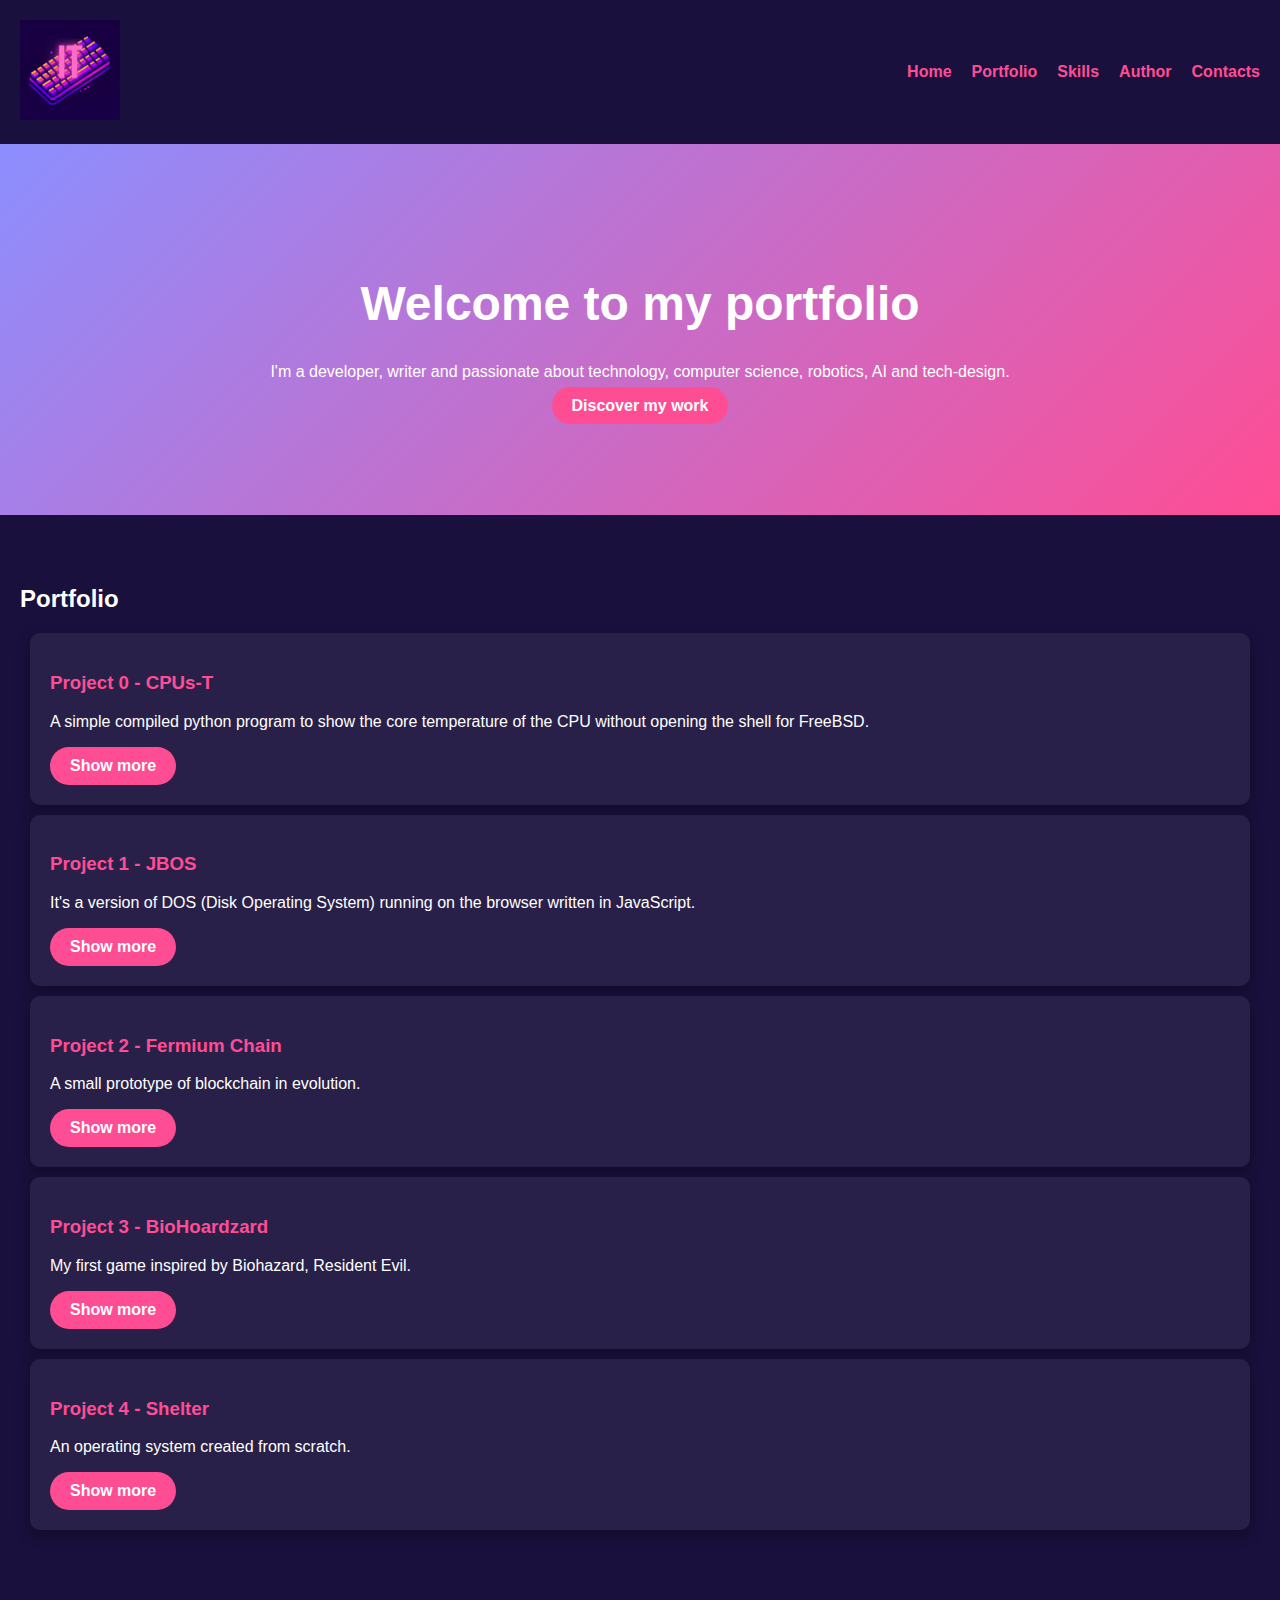
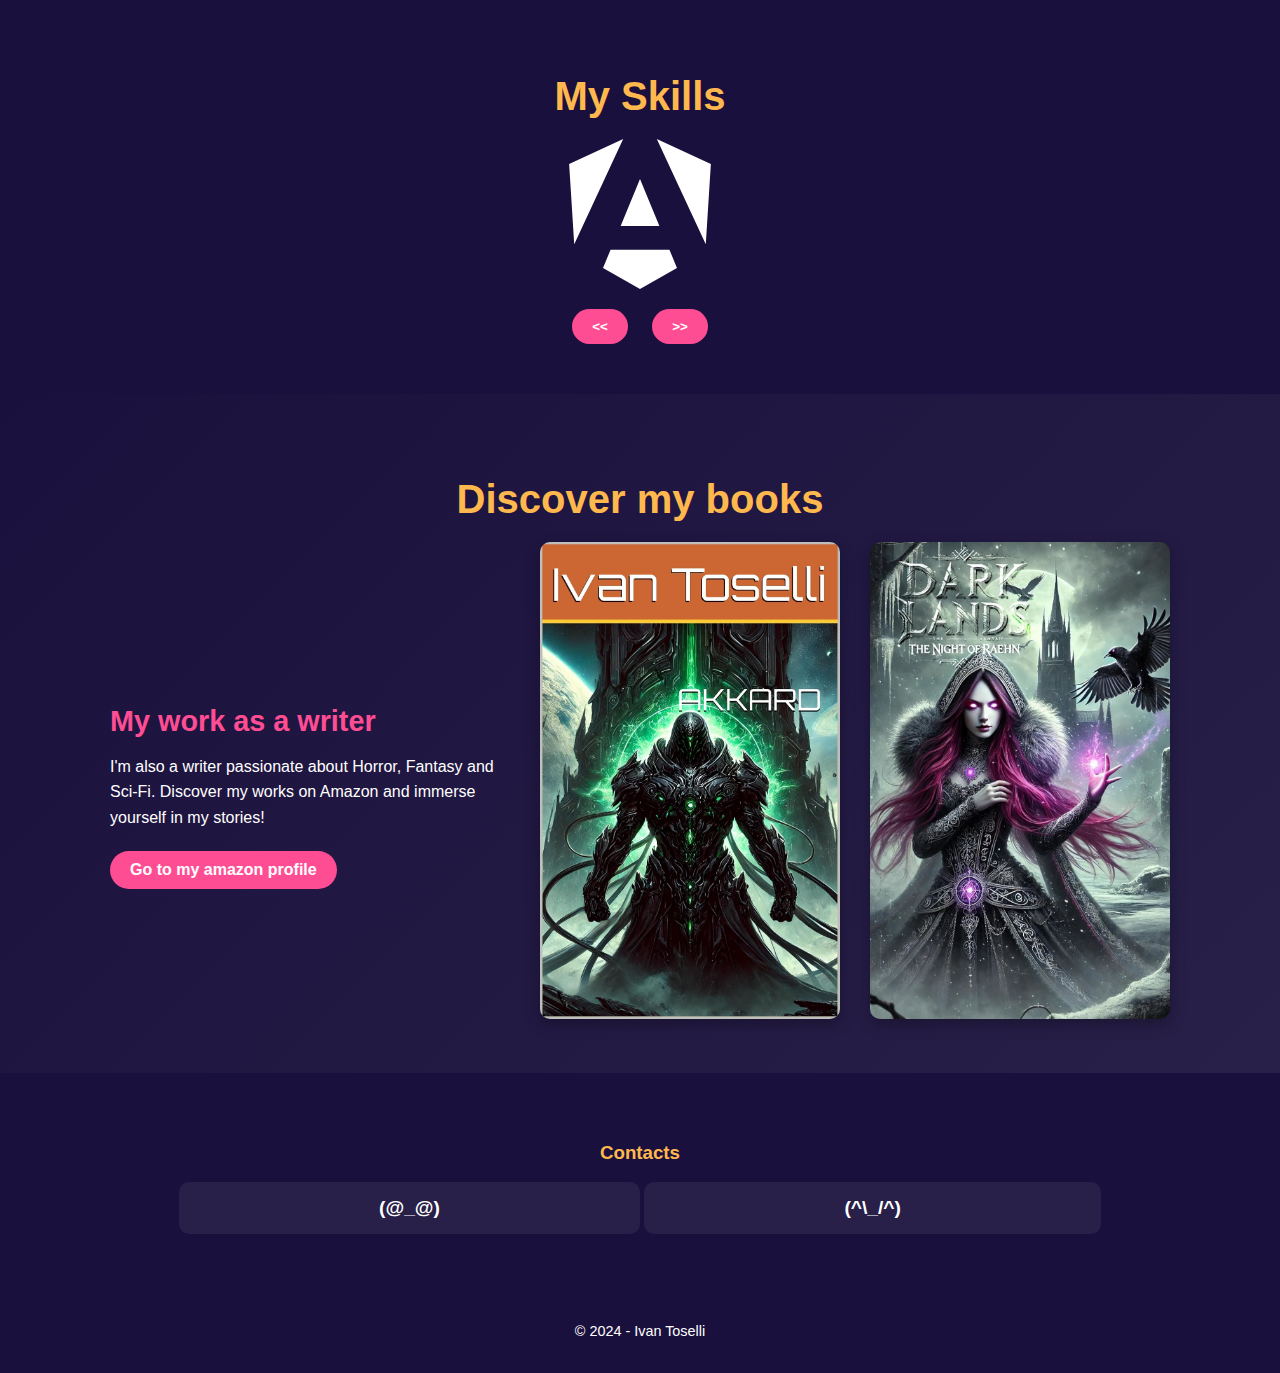
==== index.html @ 14a1c505 "Add files via upload" ====
<!DOCTYPE html>
<html lang="en">
<head>
  <meta charset="UTF-8">
  <meta name="viewport" content="width=device-width, initial-scale=1.0">
  <title>Portfolio | Developer</title>
  <link rel="stylesheet" href="css/styles.css">
</head>
<body>
  <header class="header">
    <div class="logo">
      <img src="assets/logo.gif" alt="Logo" class="logo-img">
    </div>
    <nav class="nav">
      <ul>
        <li><a href="#home">Home</a></li>
        <li><a href="#portfolio">Portfolio</a></li>
        <li><a href="#skills">Skills</a></li>
        <li><a href="#author">Author</a></li>
        <li><a href="#contact">Contacts</a></li>
      </ul>
    </nav>
  </header>

  <main>
    <!-- Hero Section -->
    <section id="home" class="hero">
      <h1>Welcome to my portfolio</h1>
        <p>I'm a developer, writer and passionate about technology, computer science, robotics, AI and tech-design.</p>
      <a href="#portfolio" class="btn">Discover my work</a>
    </section>

    <!-- Portfolio Section -->
    <section id="portfolio" class="portfolio">
      <h2>Portfolio</h2>
      <div class="projects">
        <div class="project-card">
          <h3>Project 0 - CPUs-T </h3>
          <p>A simple compiled python program to show the core temperature of the CPU without opening the shell for FreeBSD.</p>
          <a href="prjs/project0.html" class="btn-project">Show more</a>
        </div>
        <div class="project-card">
          <h3>Project 1 - JBOS </h3>
          <p>It's a version of DOS (Disk Operating System) running on the browser written in JavaScript.</p>
          <a href="prjs/project1.html" class="btn-project">Show more</a>
        </div>
        <div class="project-card">
          <h3>Project 2 - Fermium Chain</h3>
          <p>A small prototype of blockchain in evolution.</p>
          <a href="prjs/project2.html" class="btn-project">Show more</a>
        </div>
        <div class="project-card">
          <h3>Project 3 - BioHoardzard</h3>
          <p>My first game inspired by Biohazard, Resident Evil.</p>
          <a href="prjs/project3.html" class="btn-project">Show more</a>
        </div>
        <div class="project-card">
          <h3>Project 4 - Shelter</h3>
          <p>An operating system created from scratch.</p>
          <a href="prjs/project4.html" class="btn-project">Show more</a>
        </div>
      </div>
    </section>

    <!-- Skills Section -->
    <section id="skills-carousel" class="skills-carousel">
      <h2>My Skills</h2>
      <div class="carousel-container">
        <img src="assets/angular.svg" alt="Angular" class="carousel-image active">
        <img src="assets/c.svg" alt="C" class="carousel-image">
        <img src="assets/canva.svg" alt="Canva" class="carousel-image">
        <img src="assets/cplusplus.svg" alt="C PLUS PLUS" class="carousel-image">
        <img src="assets/css3.svg" alt="CSS 3" class="carousel-image">
        <img src="assets/html5.svg" alt="HTML 5" class="carousel-image">
        <img src="assets/javascript.svg" alt="Javascript" class="carousel-image">
        <img src="assets/linux.svg" alt="Linux" class="carousel-image">
        <img src="assets/nodejs.svg" alt="Node.js" class="carousel-image">
        <img src="assets/react.svg" alt="React" class="carousel-image">
        <img src="assets/rust.svg" alt="Rust" class="carousel-image">
        <img src="assets/solana.svg" alt="Solana" class="carousel-image">
        <img src="assets/tsnode.svg" alt="TypeScript" class="carousel-image">
        <img src="assets/vuejs.svg" alt="Vuejs" class="carousel-image">
        <img src="assets/bsd.svg" alt="Bsd" class="carousel-image">
        <img src="assets/jupyter.svg" alt="Jupiter" class="carousel-image">
        <img src="assets/python.svg" alt="Python" class="carousel-image">
        <img src="assets/arduino.svg" alt="Arduino" class="carousel-image">
        <img src="assets/godotengine.svg" alt="Godot Engine" class="carousel-image">
      </div>
      <div class="carousel-controls">
        <button class="prev-btn"><<</button>
        <button class="next-btn">>></button>
      </div>
    </section>
    

       <!-- Author Section -->
    <section id="author" class="author-section">
      <h2>Discover my books</h2>
      <div class="author-container">
        <div class="author-info">
          <h3>My work as a writer</h3>
          <p>I'm also a writer passionate about Horror, Fantasy and Sci-Fi. Discover my works on Amazon and immerse yourself in my stories!</p>
          <a href="https://www.amazon.com/stores/Ivan-Toselli/author/B0DNXY9774" target="_blank" class="btn-amazon">
            Go to my amazon profile
          </a>
        </div>
        <div class="author-image">
        <a href="https://www.amazon.com/AKKARD-Keys-Yilion-Ivan-Toselli-ebook/dp/B0DNRMXJWQ"><img src="assets/Cover0.jpg" alt="Akkard Cover"></a>  
        </div>
        <div class="author-image">
        <a href="https://www.amazon.com/DARK-LANDS-Night-Ivan-Toselli-ebook/dp/B0DQ9FCPCY"><img src="assets/Cover1.jpg" alt="Dark Lands: The Night of Raehn"></a>  
        </div>
      </div>
    </section>
      
    <!-- Contact Section -->
    <section id="contact" class="contact">
        <h3 class="contacts">Contacts</h3>
        <div class="email-container">
          <span class="email-placeholder">(@_@)</span>
          <span class="email-address"><a href="mailto:ivan.toselli.work@gmail.com">ivan.toselli.work@gmail.com</a></span>
        </div>
        <div class="email-container">
          <span class="email-placeholder">(^\_/^)</span>
          <span class="email-address"><a href="https://github.com/FollowGrayBunny">https://github.com/FollowGrayBunny</a></span>
        </div>
      </section>
  </main>

  <footer class="footer">
    <p>&copy; 2024 - Ivan Toselli</p>
  </footer>

  <script src="js/script.js"></script>
</body>
</html>
---- css/styles.css ----
/* Base Styles */
body {
    margin: 0;
    font-family: 'Poppins', sans-serif;
    background: #1A103D;
    color: #fff;
    overflow-x: hidden;
  }
  
  header {
    display: flex;
    justify-content: space-between;
    align-items: center;
    padding: 20px;
    background: #1A103D;
  }
  
  .logo-img {
    height: 100px;
  }
  
  .nav ul {
    list-style: none;
    display: flex;
    gap: 20px;
  }
  
  .nav a {
    text-decoration: none;
    color: #FF4D94;
    font-weight: bold;
    transition: color 0.3s;
  }
  
  .nav a:hover {
    color: #FFB84D;
  }
  
  /* Hero Section */
  .hero {
    text-align: center;
    padding: 100px 20px;
    background: linear-gradient(135deg, #8C8EFF, #FF4D94);
  }
  
  .hero h1 {
    font-size: 3rem;
  }
  
  .hero .btn {
    background: #FF4D94;
    padding: 10px 20px;
    border: none;
    border-radius: 25px;
    color: #fff;
    text-decoration: none;
    font-weight: bold;
    transition: background 0.3s;
  }
  
  .hero .btn:hover {
    background: #FFB84D;
  }
  
  /* Portfolio Section */
  .portfolio {
    padding: 50px 20px;
  }
  
  .project-card {
    background: #282048;
    padding: 20px;
    margin: 10px;
    border-radius: 10px;
    box-shadow: 0 5px 15px rgba(0, 0, 0, 0.3);
  }
  
  .project-card h3 {
    color: #FF4D94;
  }
 
  .btn-project {
    display: inline-block;
    background: #FF4D94;
    color: #fff;
    text-decoration: none;
    padding: 10px 20px;
    border-radius: 25px;
    font-weight: bold;
    transition: background 0.3s;
  }
  
  
 /* Carousel delle Skills */
.skills-carousel {
  text-align: center;
  padding: 50px 20px;
  background: #1A103D;
  color: #FFB84D;
}

.skills-carousel h2 {
  font-size: 2.5rem;
  margin-bottom: 20px;
}

.carousel-container {
  position: relative;
  width: 150px; /* Dimensione del logo */
  height: 150px;
  margin: 0 auto;
  overflow: hidden;
}

.carousel-image {
  position: absolute;
  top: 0;
  left: 0;
  width: 100%;
  height: 100%;
  opacity: 0;
  transition: opacity 0.5s ease;
  filter: invert(100%);
}

.carousel-image.active {
  opacity: 1;
}

.carousel-controls {
  margin-top: 20px;
}

.carousel-controls button {
  background: #FF4D94;
  color: #fff;
  border: none;
  padding: 10px 20px;
  margin: 0 10px;
  border-radius: 25px;
  cursor: pointer;
  font-weight: bold;
  transition: background 0.3s;
}

.carousel-controls button:hover {
  background: #FFB84D;
}

/* Author Section */
.author-section {
  padding: 50px 20px;
  text-align: center;
  background: linear-gradient(135deg, #1A103D, #282048);
  color: #fff;
}

.author-section h2 {
  font-size: 2.5rem;
  color: #FFB84D;
  margin-bottom: 20px;
}

.author-container {
  display: flex;
  flex-wrap: wrap;
  justify-content: center;
  align-items: center;
  gap: 30px;
}

.author-info {
  flex: 1;
  max-width: 400px;
  text-align: left;
}

.author-info h3 {
  font-size: 1.8rem;
  margin-bottom: 15px;
  color: #FF4D94;
}

.author-info p {
  font-size: 1rem;
  margin-bottom: 20px;
  line-height: 1.6;
}

.btn-amazon {
  display: inline-block;
  background: #FF4D94;
  color: #fff;
  text-decoration: none;
  padding: 10px 20px;
  border-radius: 25px;
  font-weight: bold;
  transition: background 0.3s;
}

.btn-amazon:hover {
  background: #FFB84D;
}

.author-image {
  flex: 1;
  max-width: 300px;
}

.author-image img {
  width: 100%;
  border-radius: 10px;
  box-shadow: 0 5px 15px rgba(0, 0, 0, 0.3);
}


/* Contact Section*/
.contacts h3{
  font-size: 4.5rem;
  margin-bottom: 20px;
}

/* Contacts - General */
.contact {
  text-align: center;
  padding: 50px 20px;
  color: #FFB84D;
}

.contact h2 {
  font-size: 1rem;
  margin-bottom: 20px;
}

/* Email Container*/
.email-container {
  display: inline-block;
  padding: 15px 200px;
  background: #282048;
  border-radius: 10px;
  color: #fff;
  font-size: 1.2rem;
  font-weight: bold;
  position: relative;
  cursor: pointer;
  overflow: hidden;
  transition: background 0.3s;
}

.email-container:hover {
  background: #FF4D94; /* Change Bg coloro when mouse hover */
}

/* Placeholder visibile */
.email-placeholder {
  opacity: 1;
  transition: opacity 0.3s;
}


/* Hiding Email */
.email-address {
  position: absolute;
  top: 50%;
  left: 50%;
  transform: translate(-50%, -50%);
  opacity: 0;
  white-space: nowrap;
  transition: opacity 0.3s;
}

/* Mostra l'indirizzo email al passaggio del mouse */
.email-container:hover .email-placeholder {
  opacity: 0; /* Nasconde il placeholder */
}

.email-container:hover .email-address {
  opacity: 1; /* Mostra l'email */
}

/* Footer */
.footer {
  text-align: center;
  padding: 20px;
  background: #1A103D;
  color: #fff;
  font-size: 0.9rem;
}

/*---------------------------------- Other Pages-------------------------------------*/

/* Project Page */
.project-page {
  text-align: center;
  padding: 50px 20px;
  color: #fff;
}

.project-page h1 {
  font-size: 2.5rem;
  margin-bottom: 20px;
  color: #FF4D94;
}

.project-page p {
  font-size: 1.1rem;
  margin-bottom: 30px;
}

.project-image img {
  width: 80%;
  max-width: 300px;
  border-radius: 10px;
  box-shadow: 0 5px 15px rgba(0, 0, 0, 0.3);
}


.project-tech {
  margin-top: 20px;
}

.project-tech h3 {
  color: #FFB84D;
}

.project-tech ul {
  list-style: none;
  padding: 0;
}

.project-tech li {
  background: #282048;
  display: inline-block;
  padding: 5px 15px;
  margin: 5px;
  border-radius: 25px;
  font-size: 0.9rem;
  color: #fff;
}

.back-btn {
  display: inline-block;
  background: #FF4D94;
  color: #fff;
  text-decoration: none;
  padding: 10px 20px;
  margin: 10px 0;
  border-radius: 25px;
  font-weight: bold;
  transition: background 0.3s;
}

.back-btn:hover {
  background: #FFB84D;
}
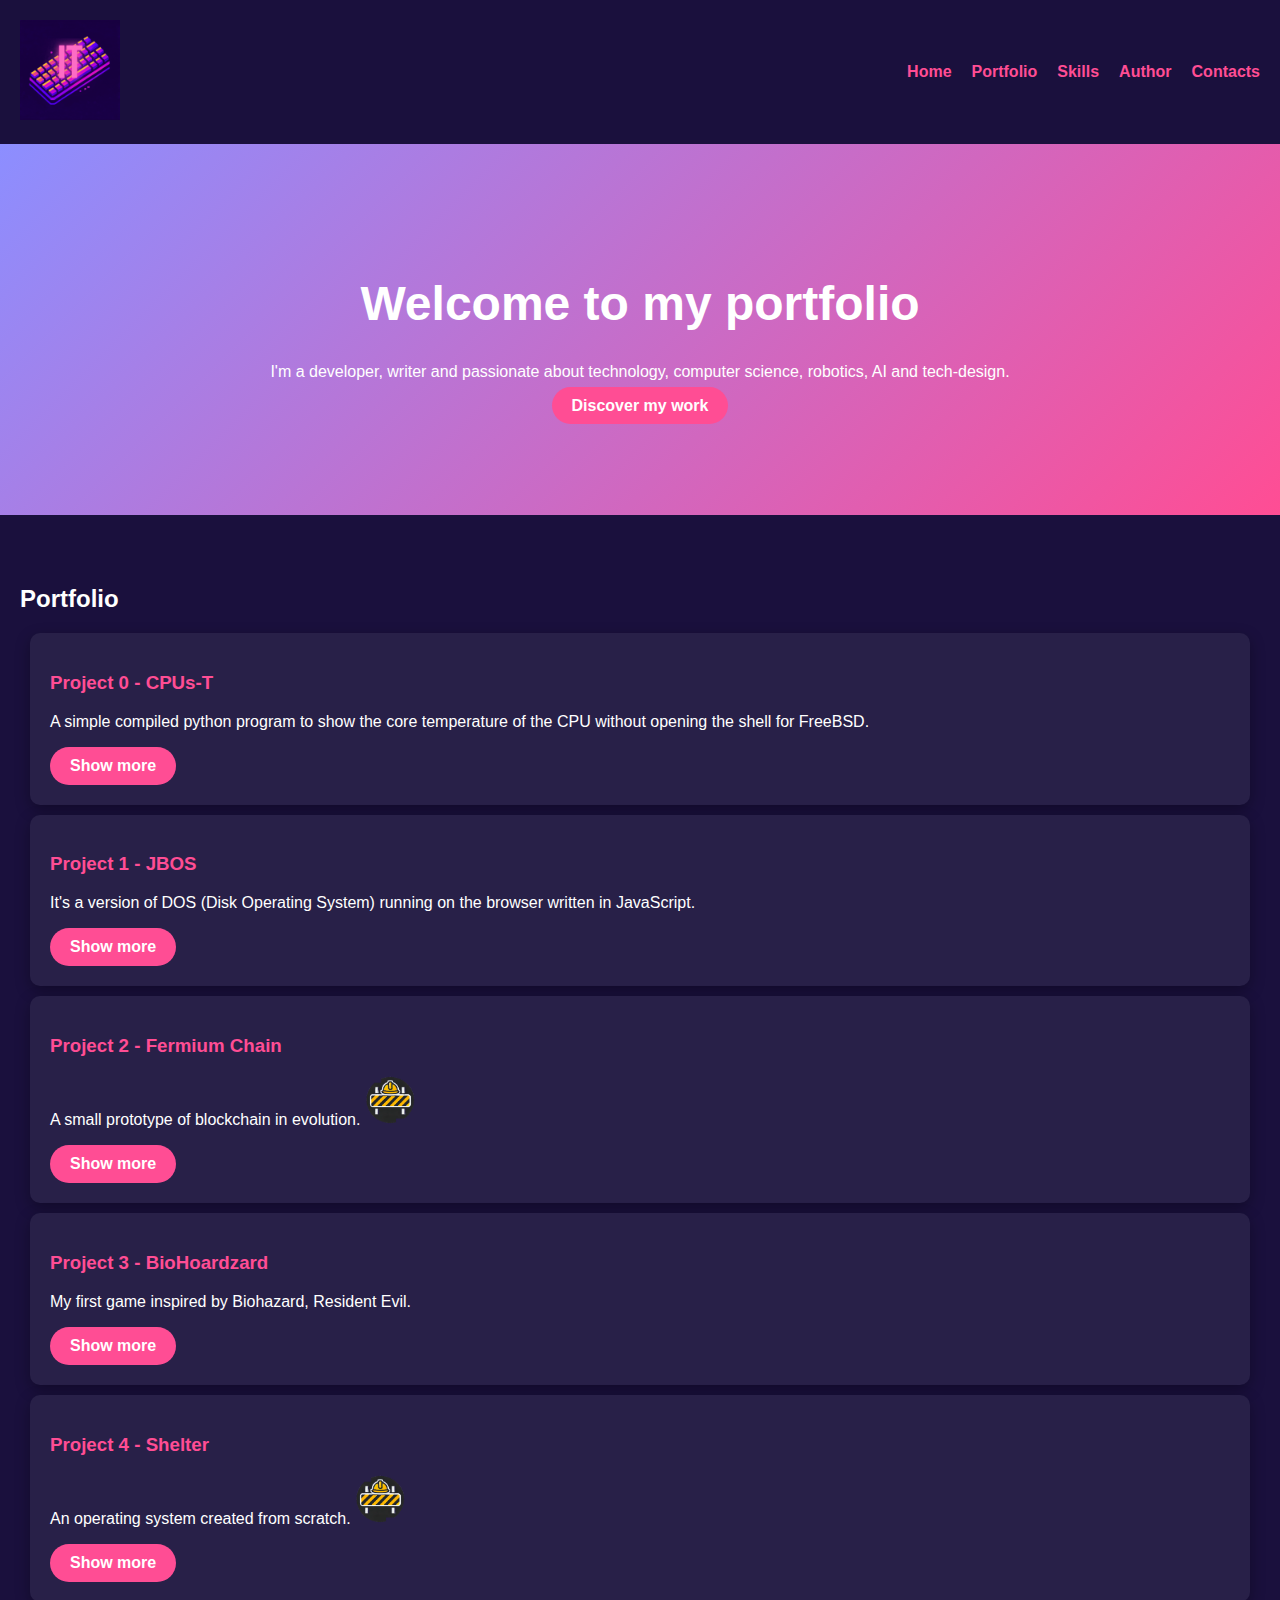
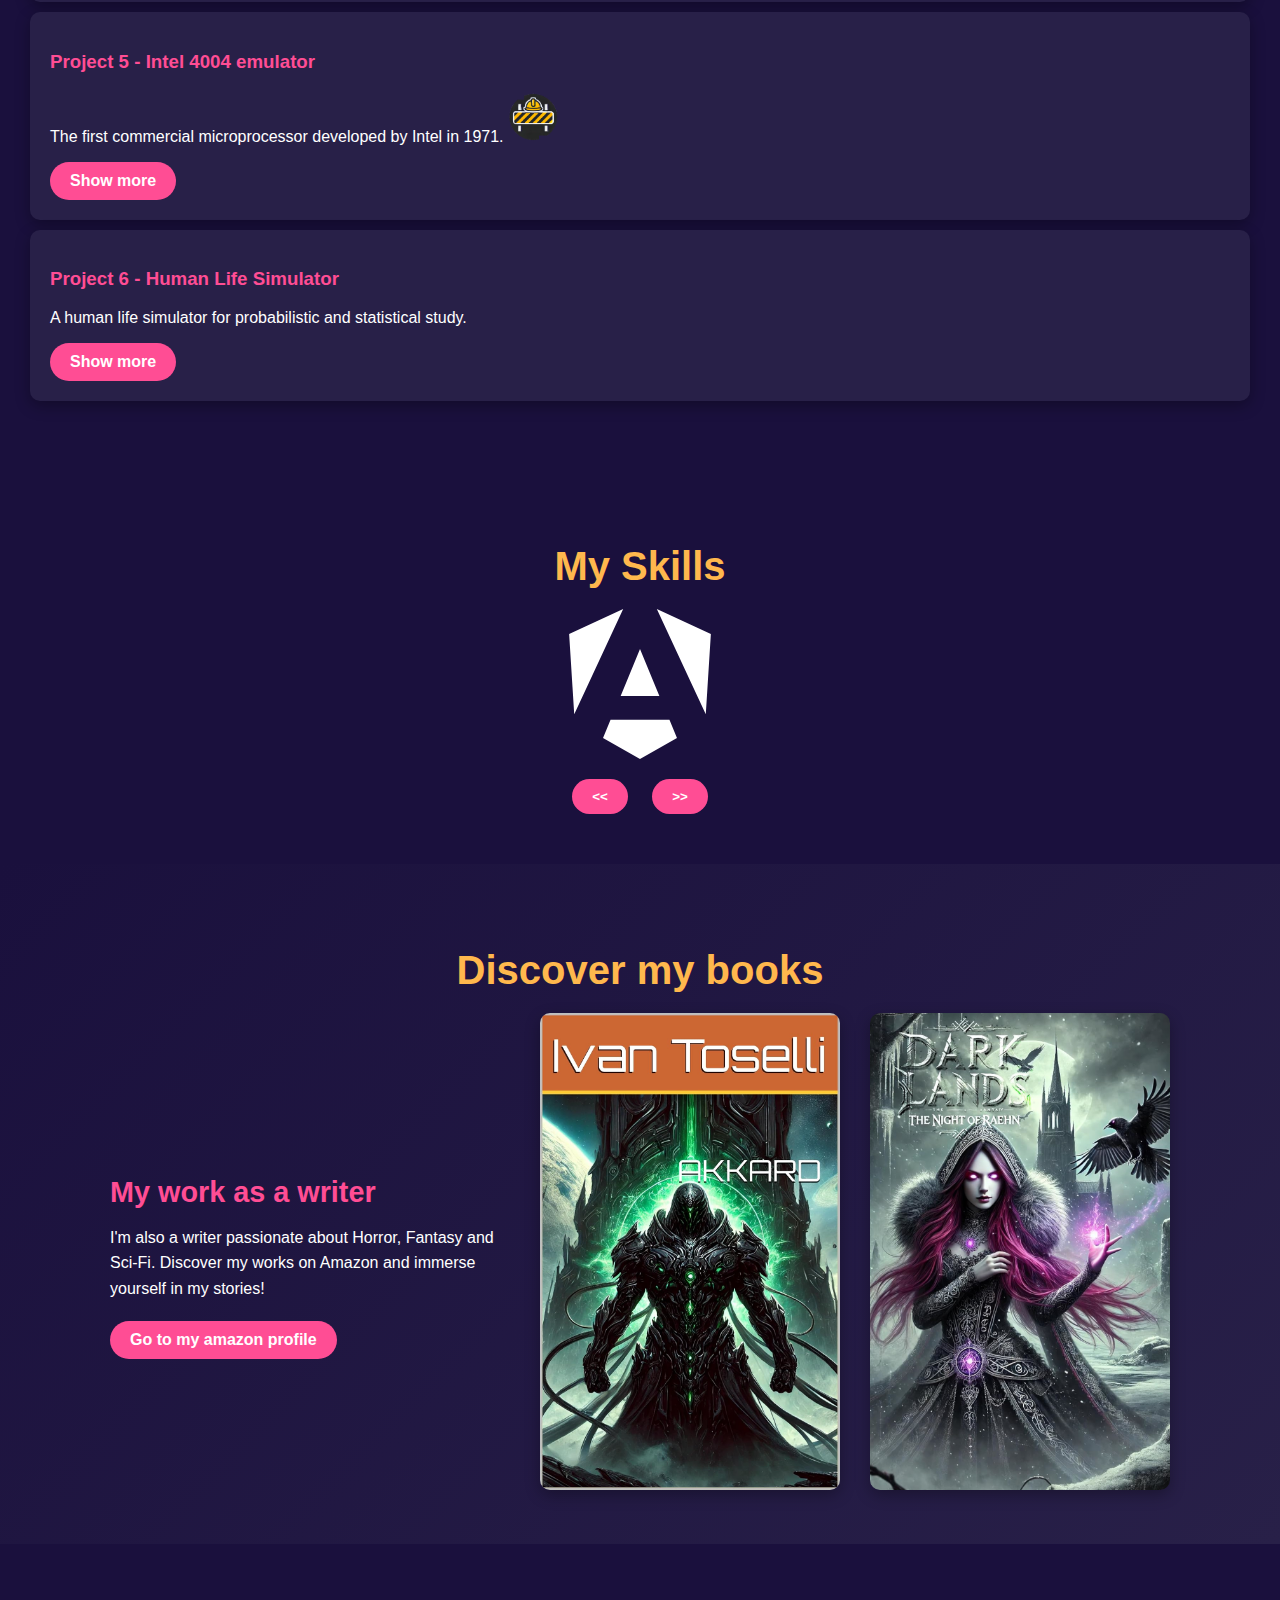
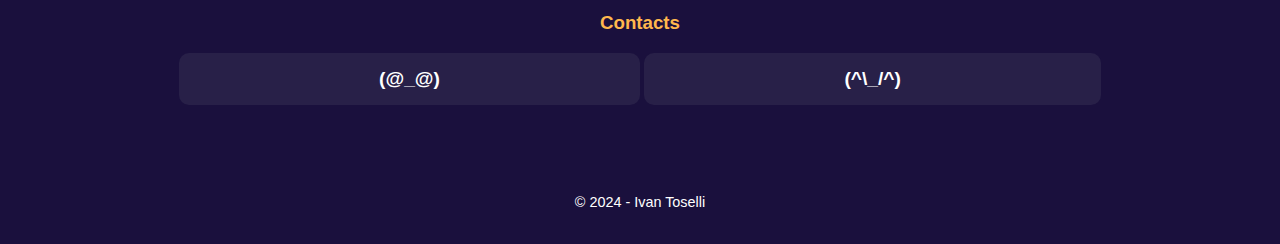
==== commit 6c9131c2: "Add files via upload" ====
--- a/index.html
+++ b/index.html
@@ -46,7 +46,7 @@
         </div>
         <div class="project-card">
           <h3>Project 2 - Fermium Chain</h3>
-          <p>A small prototype of blockchain in evolution.</p>
+          <p>A small prototype of blockchain in evolution. <img src="assets/underc.png" alt=""></p>
           <a href="prjs/project2.html" class="btn-project">Show more</a>
         </div>
         <div class="project-card">
@@ -56,8 +56,18 @@
         </div>
         <div class="project-card">
           <h3>Project 4 - Shelter</h3>
-          <p>An operating system created from scratch.</p>
+          <p>An operating system created from scratch. <img src="assets/underc.png" alt=""></p>
           <a href="prjs/project4.html" class="btn-project">Show more</a>
+        </div>
+        <div class="project-card">
+          <h3>Project 5 - Intel 4004 emulator</h3>
+          <p>The first commercial microprocessor developed by Intel in 1971. <img src="assets/underc.png" alt=""></p>
+          <a href="prjs/project5.html" class="btn-project">Show more</a>
+        </div>
+        <div class="project-card">
+          <h3>Project 6 - Human Life Simulator</h3>
+          <p>A human life simulator for probabilistic and statistical study.</p>
+          <a href="prjs/project6.html" class="btn-project">Show more</a>
         </div>
       </div>
     </section>
--- a/css/styles.css
+++ b/css/styles.css
@@ -13,6 +13,11 @@
     align-items: center;
     padding: 20px;
     background: #1A103D;
+  }
+  
+  p img {
+    width: 50px;
+    height: 50px;
   }
   
   .logo-img {
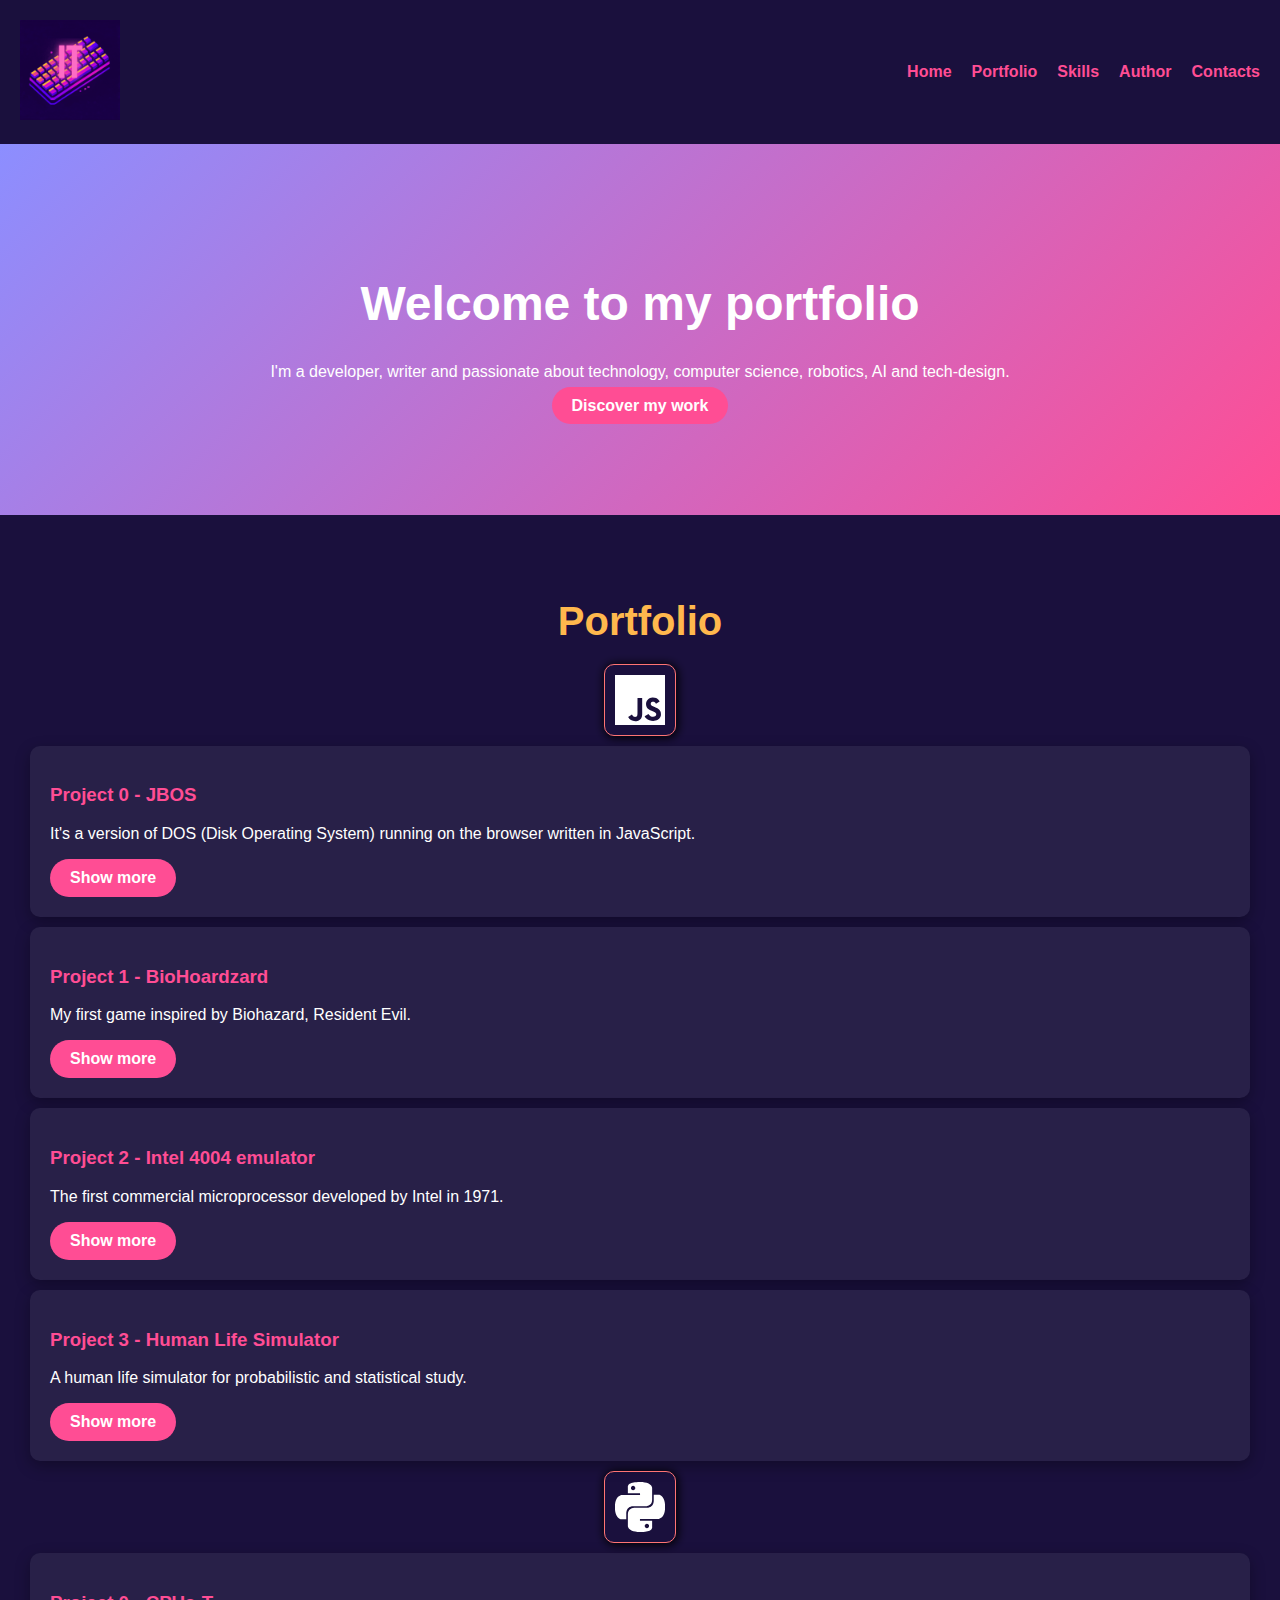
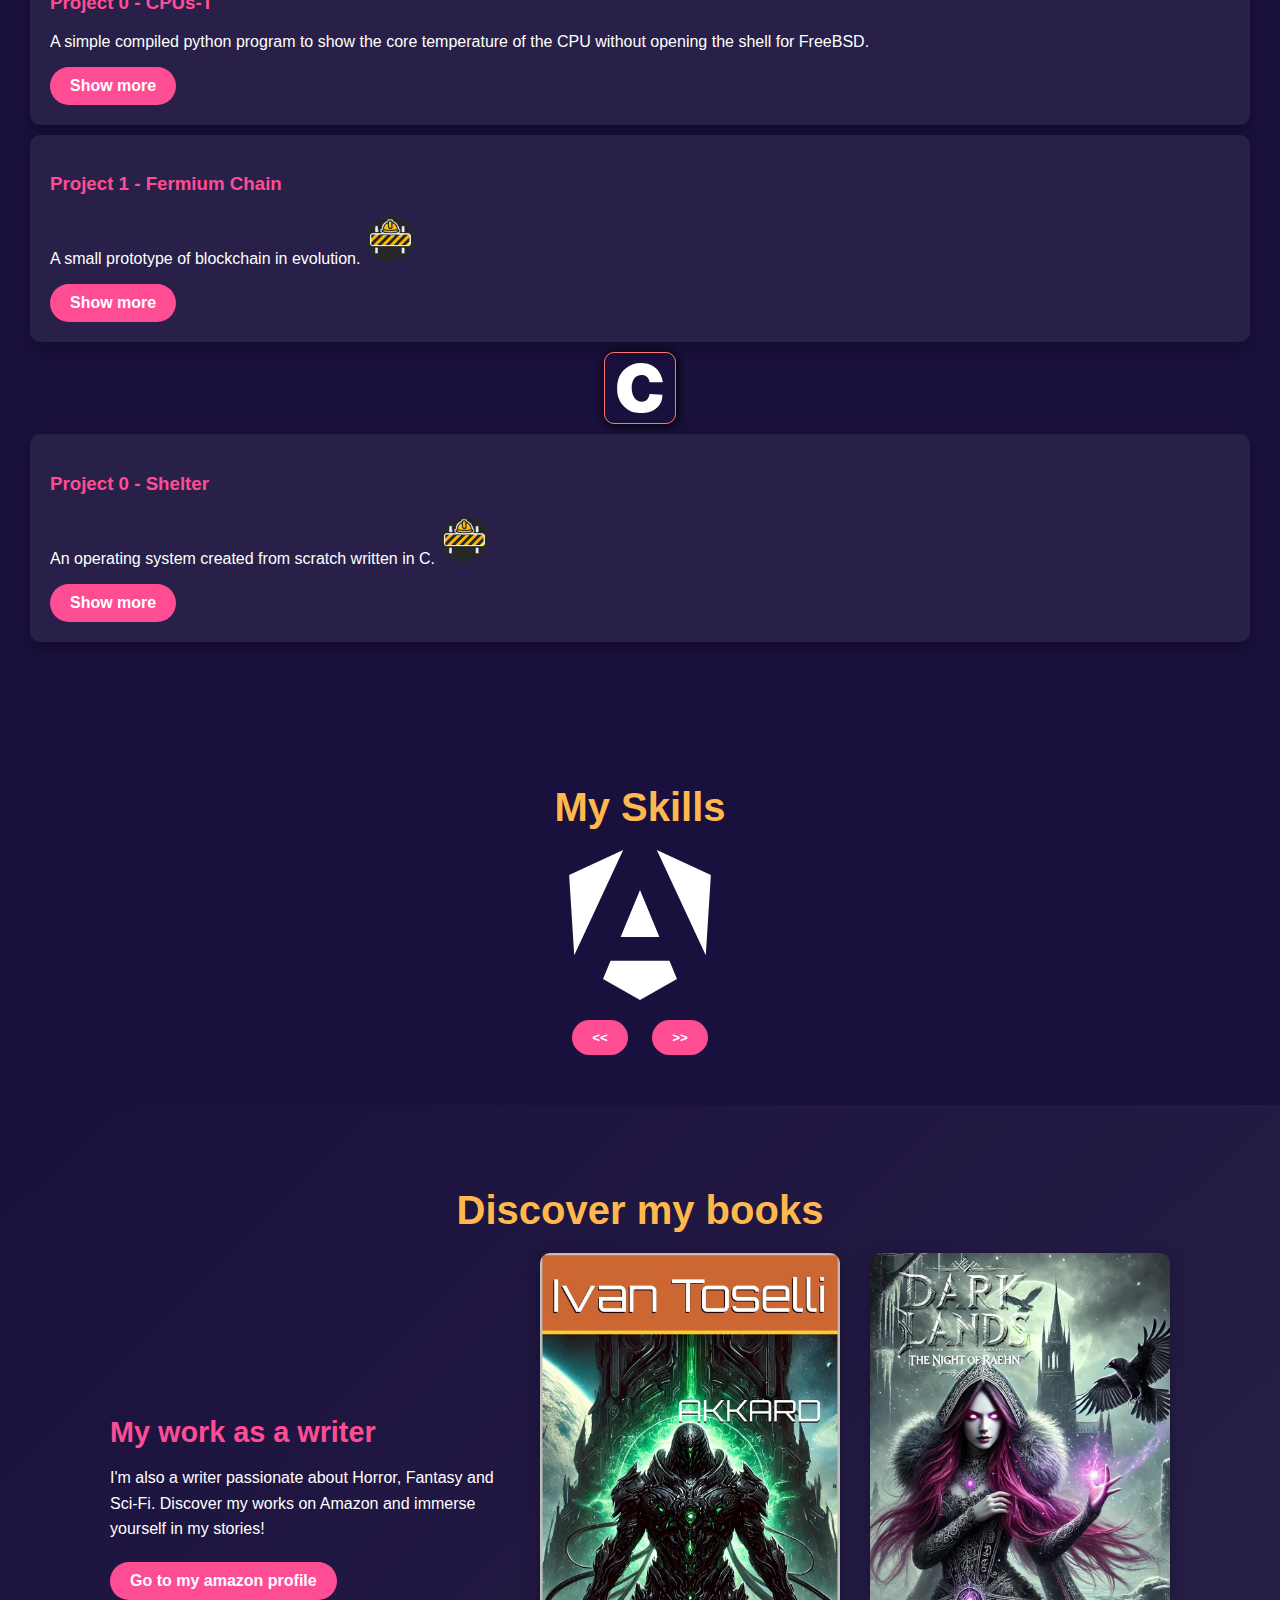
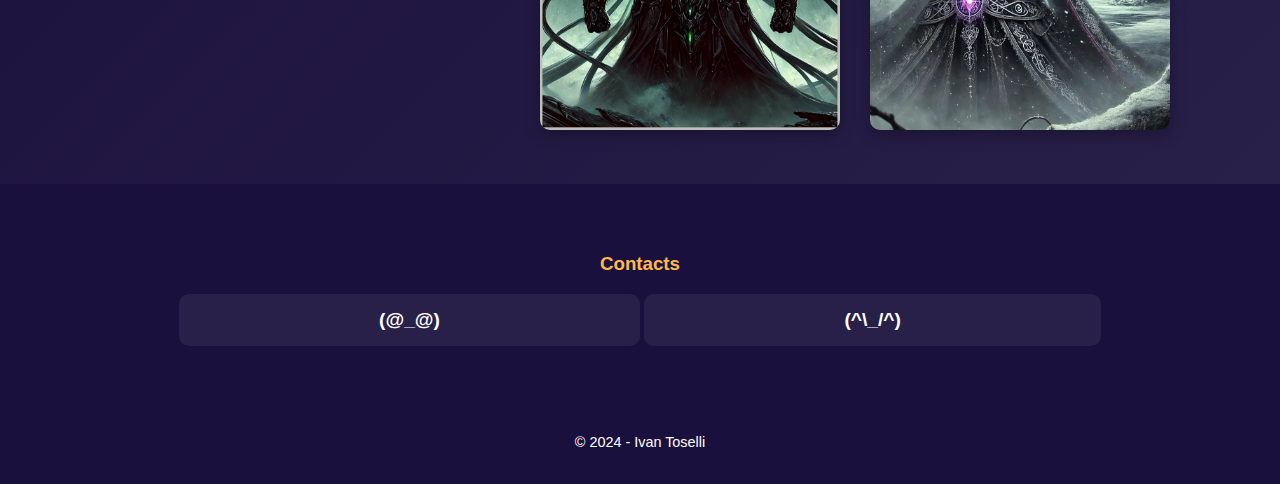
==== commit 6635ebcd: "Add files via upload" ====
--- a/index.html
+++ b/index.html
@@ -30,48 +30,72 @@
       <a href="#portfolio" class="btn">Discover my work</a>
     </section>
 
-    <!-- Portfolio Section -->
     <section id="portfolio" class="portfolio">
       <h2>Portfolio</h2>
-      <div class="projects">
-        <div class="project-card">
-          <h3>Project 0 - CPUs-T </h3>
-          <p>A simple compiled python program to show the core temperature of the CPU without opening the shell for FreeBSD.</p>
-          <a href="prjs/project0.html" class="btn-project">Show more</a>
+      
+      <!-- Categoria: JavaScript -->
+      <div class="project-category">
+        <div class="project-lang-image-container">
+          <img src="assets/javascript.svg" alt="JavaScript Logo" class="project-lang-image">
         </div>
-        <div class="project-card">
-          <h3>Project 1 - JBOS </h3>
-          <p>It's a version of DOS (Disk Operating System) running on the browser written in JavaScript.</p>
-          <a href="prjs/project1.html" class="btn-project">Show more</a>
+        <div class="projects">
+          <div class="project-card">
+            <h3>Project 0 - JBOS </h3>
+            <p>It's a version of DOS (Disk Operating System) running on the browser written in JavaScript.</p>
+            <a href="prjs/javascript/projectJS0.html" class="btn-project">Show more</a>
+          </div>
+          <div class="project-card">
+            <h3>Project 1 - BioHoardzard</h3>
+            <p>My first game inspired by Biohazard, Resident Evil.</p>
+            <a href="prjs/javascript/projectJS1.html" class="btn-project">Show more</a>
+          </div>
+          <div class="project-card">
+            <h3>Project 2 - Intel 4004 emulator</h3>
+            <p>The first commercial microprocessor developed by Intel in 1971.</p>
+            <a href="prjs/javascript/projectJS2.html" class="btn-project">Show more</a>
+          </div>
+          <div class="project-card">
+            <h3>Project 3 - Human Life Simulator</h3>
+            <p>A human life simulator for probabilistic and statistical study.</p>
+            <a href="prjs/javascript/projectJS3.html" class="btn-project">Show more</a>
+          </div>
         </div>
-        <div class="project-card">
-          <h3>Project 2 - Fermium Chain</h3>
-          <p>A small prototype of blockchain in evolution. <img src="assets/underc.png" alt=""></p>
-          <a href="prjs/project2.html" class="btn-project">Show more</a>
+      </div>
+    
+      <!-- Categoria: Python -->
+      <div class="project-category">
+        <div class="project-lang-image-container">
+          <img src="assets/python.svg" alt="Python Logo" class="project-lang-image">
         </div>
-        <div class="project-card">
-          <h3>Project 3 - BioHoardzard</h3>
-          <p>My first game inspired by Biohazard, Resident Evil.</p>
-          <a href="prjs/project3.html" class="btn-project">Show more</a>
+        <div class="projects">
+          <div class="project-card">
+            <h3>Project 0 - CPUs-T </h3>
+            <p>A simple compiled python program to show the core temperature of the CPU without opening the shell for FreeBSD.</p>
+            <a href="prjs/python/projectPY0.html" class="btn-project">Show more</a>
+          </div>
+          <div class="project-card">
+            <h3>Project 1 - Fermium Chain</h3>
+            <p>A small prototype of blockchain in evolution. <img src="assets/underc.png" alt=""></p>
+            <a href="prjs/python/projectPY1.html" class="btn-project">Show more</a>
+          </div>
         </div>
-        <div class="project-card">
-          <h3>Project 4 - Shelter</h3>
-          <p>An operating system created from scratch. <img src="assets/underc.png" alt=""></p>
-          <a href="prjs/project4.html" class="btn-project">Show more</a>
+      </div>
+    
+      <!-- Categoria: C -->
+      <div class="project-category">
+        <div class="project-lang-image-container">
+          <img src="assets/c.svg" alt="C Language Logo" class="project-lang-image">
         </div>
-        <div class="project-card">
-          <h3>Project 5 - Intel 4004 emulator</h3>
-          <p>The first commercial microprocessor developed by Intel in 1971. <img src="assets/underc.png" alt=""></p>
-          <a href="prjs/project5.html" class="btn-project">Show more</a>
-        </div>
-        <div class="project-card">
-          <h3>Project 6 - Human Life Simulator</h3>
-          <p>A human life simulator for probabilistic and statistical study.</p>
-          <a href="prjs/project6.html" class="btn-project">Show more</a>
+        <div class="projects">
+          <div class="project-card">
+            <h3>Project 0 - Shelter</h3>
+            <p>An operating system created from scratch written in C. <img src="assets/underc.png" alt=""></p>
+            <a href="prjs/C/projectC0.html" class="btn-project">Show more</a>
+          </div>
         </div>
       </div>
     </section>
-
+    
     <!-- Skills Section -->
     <section id="skills-carousel" class="skills-carousel">
       <h2>My Skills</h2>
@@ -95,6 +119,8 @@
         <img src="assets/python.svg" alt="Python" class="carousel-image">
         <img src="assets/arduino.svg" alt="Arduino" class="carousel-image">
         <img src="assets/godotengine.svg" alt="Godot Engine" class="carousel-image">
+        <img src="assets/go.svg" alt="Go Programming Language" class="carousel-image">
+        <img src="assets/java.svg" alt="Java" class="carousel-image">
       </div>
       <div class="carousel-controls">
         <button class="prev-btn"><<</button>
--- a/css/styles.css
+++ b/css/styles.css
@@ -95,6 +95,30 @@
     transition: background 0.3s;
   }
   
+
+  .project-lang-image-container{
+    display: flex;
+    justify-content: center;
+  }
+
+  .project-lang-image {
+    filter: invert(100%);
+    width: 50px;
+    height: 50px;
+    padding: 10px 10px;
+    border: 1px solid darkcyan;
+    border-radius: 10px;
+    box-shadow: 1px 1px 10px 1px;
+  }
+
+  .portfolio h2 {
+    text-align: center;
+    font-size: 2.5rem;
+    color: #FFB84D;
+    margin-bottom: 20px;
+  }
+
+  
   
  /* Carousel delle Skills */
 .skills-carousel {
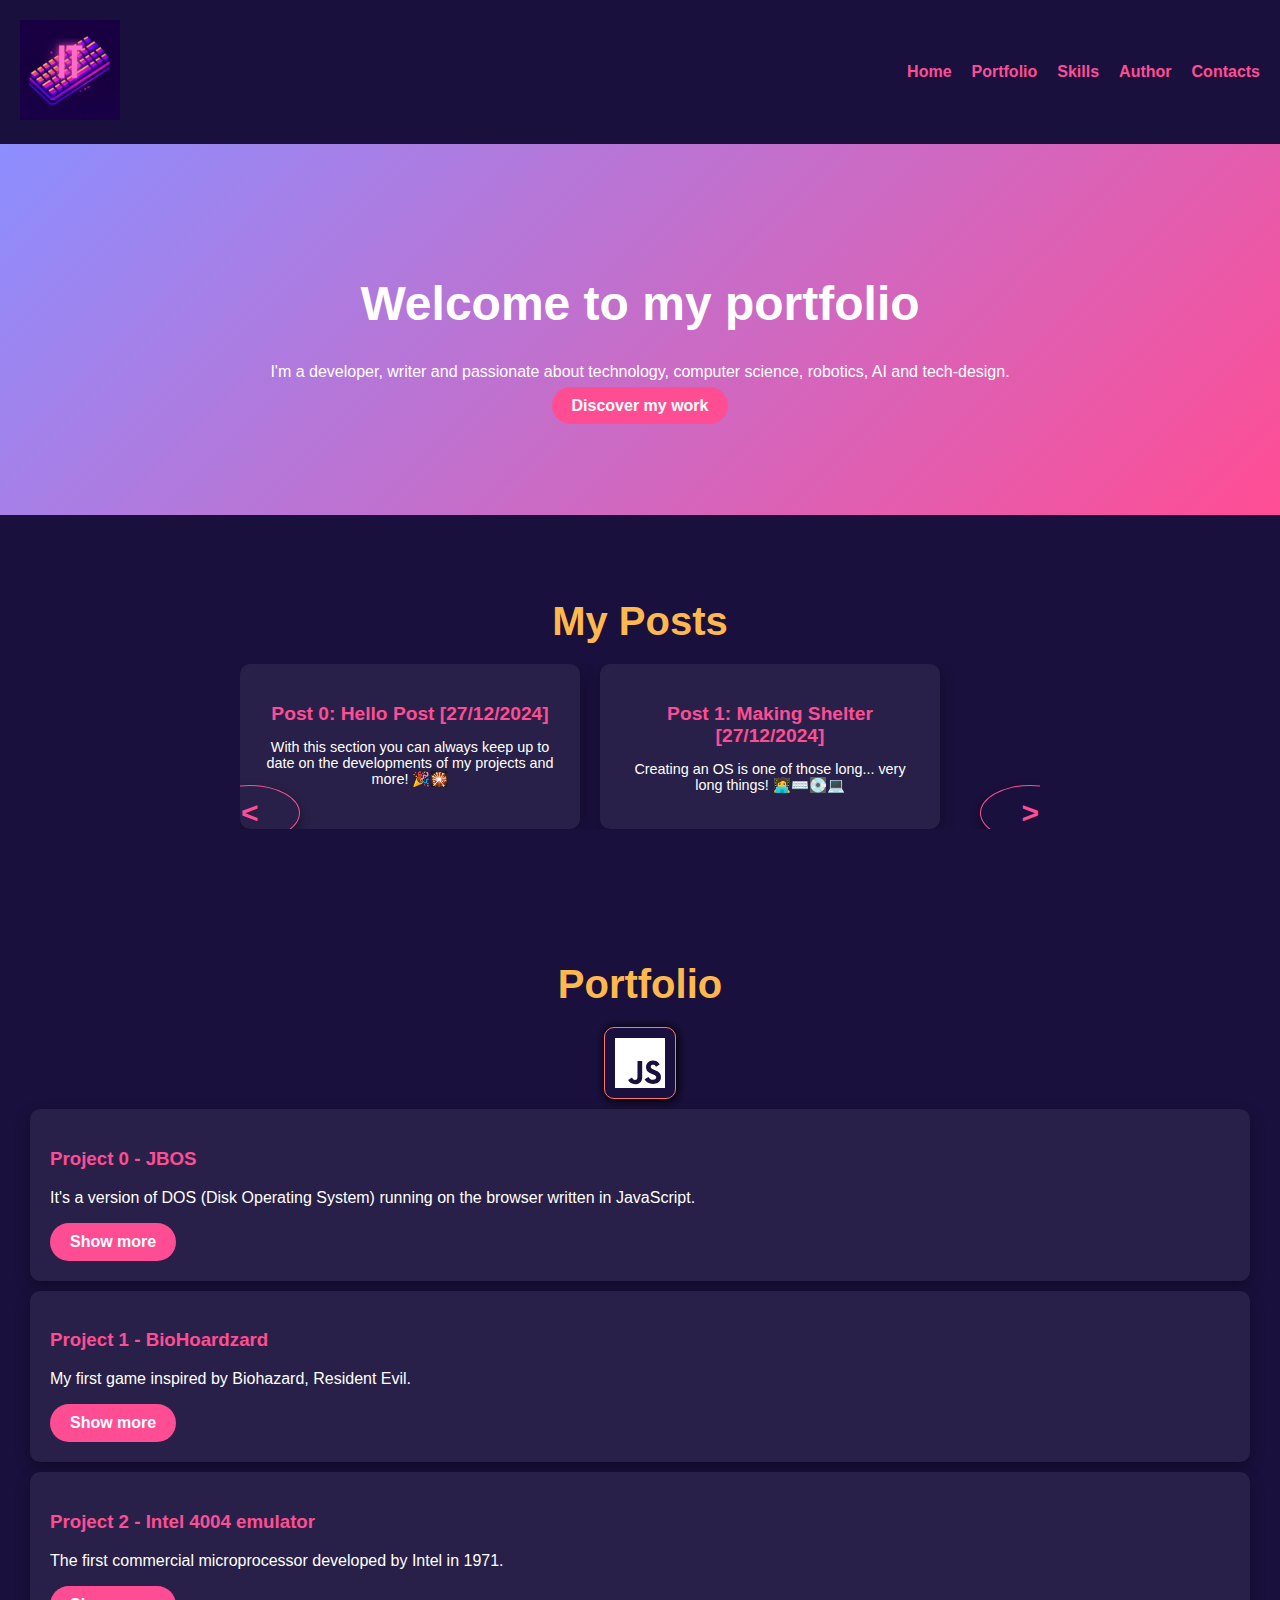
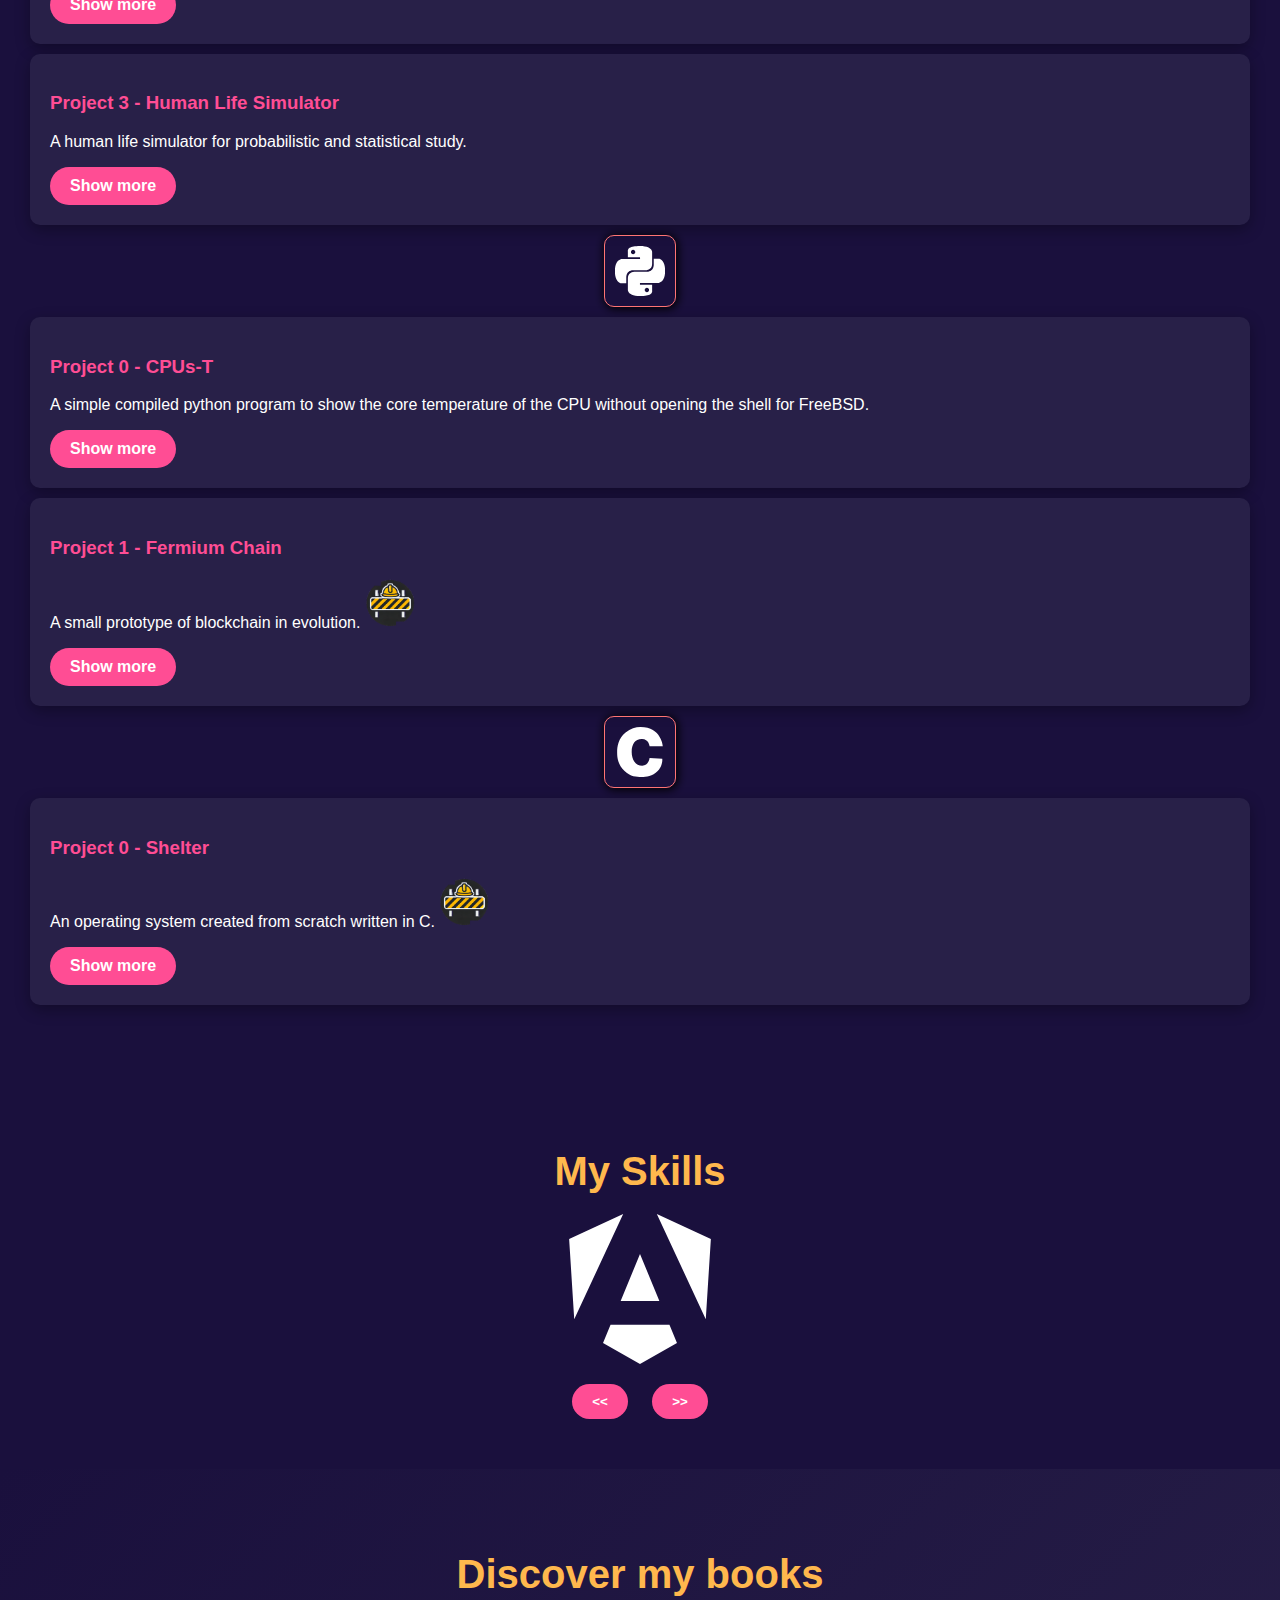
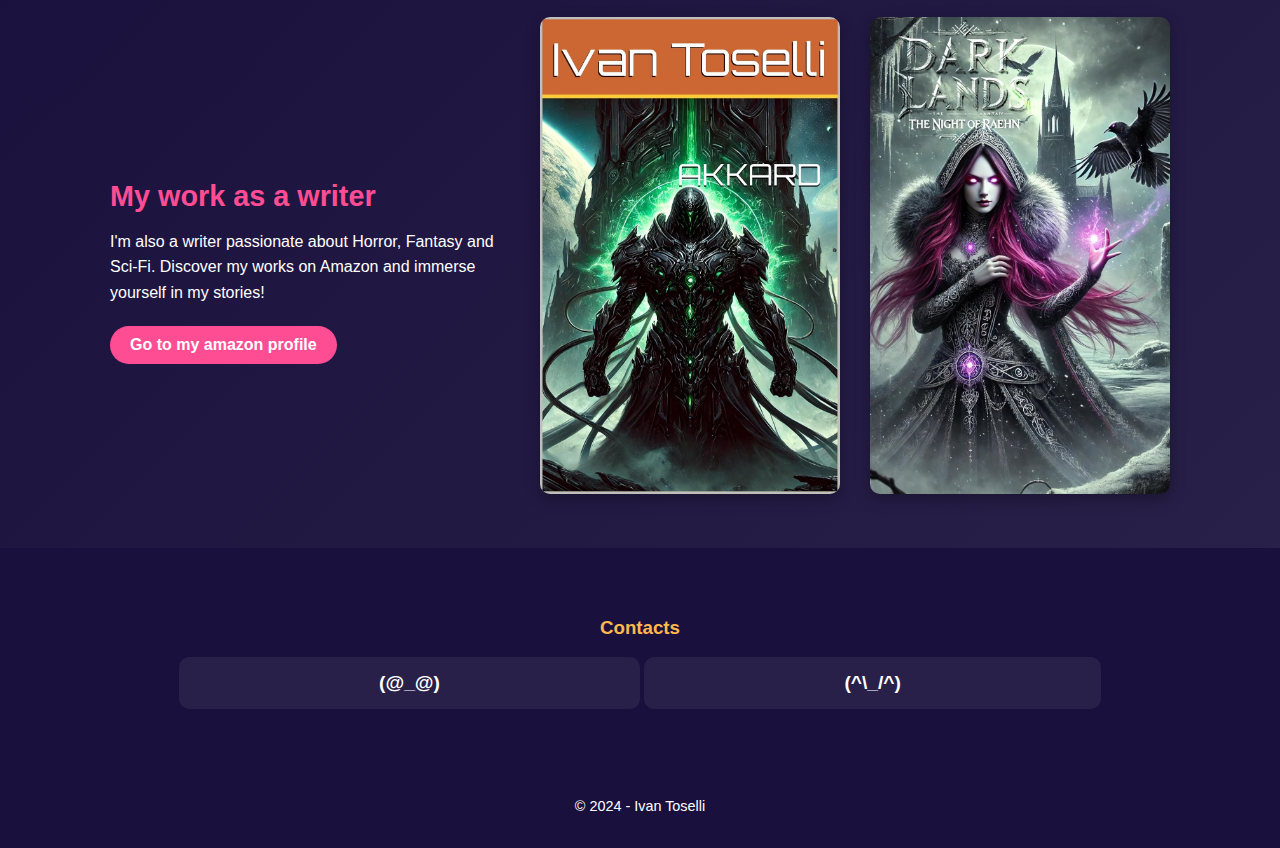
==== commit 230b0cfe: "Add files via upload" ====
--- a/index.html
+++ b/index.html
@@ -30,6 +30,29 @@
       <a href="#portfolio" class="btn">Discover my work</a>
     </section>
 
+    <section id="post-carousel" class="post-carousel">
+      <h2>My Posts</h2>
+      <div class="post-carousel-wrapper">
+        <div class="post-carousel-track">
+
+          <!-- Post 1 -->
+          <div class="post-item">
+            <h3>Post 0: Hello Post [27/12/2024]</h3>
+            <p>With this section you can always keep up to date on the developments of my projects and more! 🎉🎇</p>
+          </div>
+    
+          <!-- Post 2 -->
+          <div class="post-item">
+            <h3>Post 1: Making Shelter [27/12/2024]</h3>
+            <p>Creating an OS is one of those long... very long things! 🧑‍💻⌨️💽💻</p>
+          </div>
+    
+        </div>
+        <button class="post-carousel-btn post-prev-btn"><</button>
+        <button class="post-carousel-btn post-next-btn">></button>
+      </div>
+    </section>
+    
     <section id="portfolio" class="portfolio">
       <h2>Portfolio</h2>
       
--- a/css/styles.css
+++ b/css/styles.css
@@ -316,6 +316,101 @@
   font-size: 0.9rem;
 }
 
+/* Sezione Carousel Post */
+.post-carousel {
+  padding: 50px 20px;
+  text-align: center;
+  background: #1A103D;
+  color: #fff;
+}
+
+.post-carousel h2 {
+  font-size: 2.5rem;
+  margin-bottom: 20px;
+  color: #FFB84D;
+}
+
+/* Wrapper e Track */
+.post-carousel-wrapper {
+  position: relative;
+  overflow: hidden;
+  width: 90%;
+  max-width: 800px;
+  margin: 0 auto;
+}
+
+.post-carousel-track {
+  display: flex;
+  gap: 20px;
+  transition: transform 0.5s ease-in-out;
+}
+
+/* Card dei Post */
+.post-item {
+  flex: 0 0 300px; /* Ogni post ha larghezza fissa */
+  background: #282048;
+  padding: 20px;
+  border-radius: 10px;
+  color: #fff;
+  box-shadow: 0 5px 15px rgba(0, 0, 0, 0.3);
+}
+
+.post-item h3 {
+  font-size: 1.2rem;
+  color: #FF4D94;
+  margin-bottom: 10px;
+}
+
+.post-item p {
+  font-size: 0.9rem;
+  margin-bottom: 15px;
+}
+
+.btn-post {
+  display: inline-block;
+  background: #FF4D94;
+  color: #fff;
+  text-decoration: none;
+  padding: 5px 15px;
+  border-radius: 25px;
+  transition: background 0.3s;
+}
+
+.btn-post:hover {
+  background: #FFB84D;
+}
+
+/* Pulsanti del Carousel Post */
+.post-carousel-btn {
+  position: absolute;
+  top: 90%;
+  transform: translateY(-50%);
+  background: transparent; 
+  color: #FF4D94;
+  font-weight: bold;
+  font-size: 30px;
+  border: 1px solid #FF4D94;
+  padding: 10px 40px;
+  border-radius: 100%;
+  cursor: pointer;
+  transition: background 0.3s;
+  z-index: 10;
+  box-shadow: 0 4px 10px rgba(0, 0, 0, 0.5);
+}
+
+.post-carousel-btn:hover {
+  background: #FFB84D;
+}
+
+.post-prev-btn {
+  left: -40px;
+}
+
+.post-next-btn {
+  right: -40px;
+}
+
+
 /*---------------------------------- Other Pages-------------------------------------*/
 
 /* Project Page */
